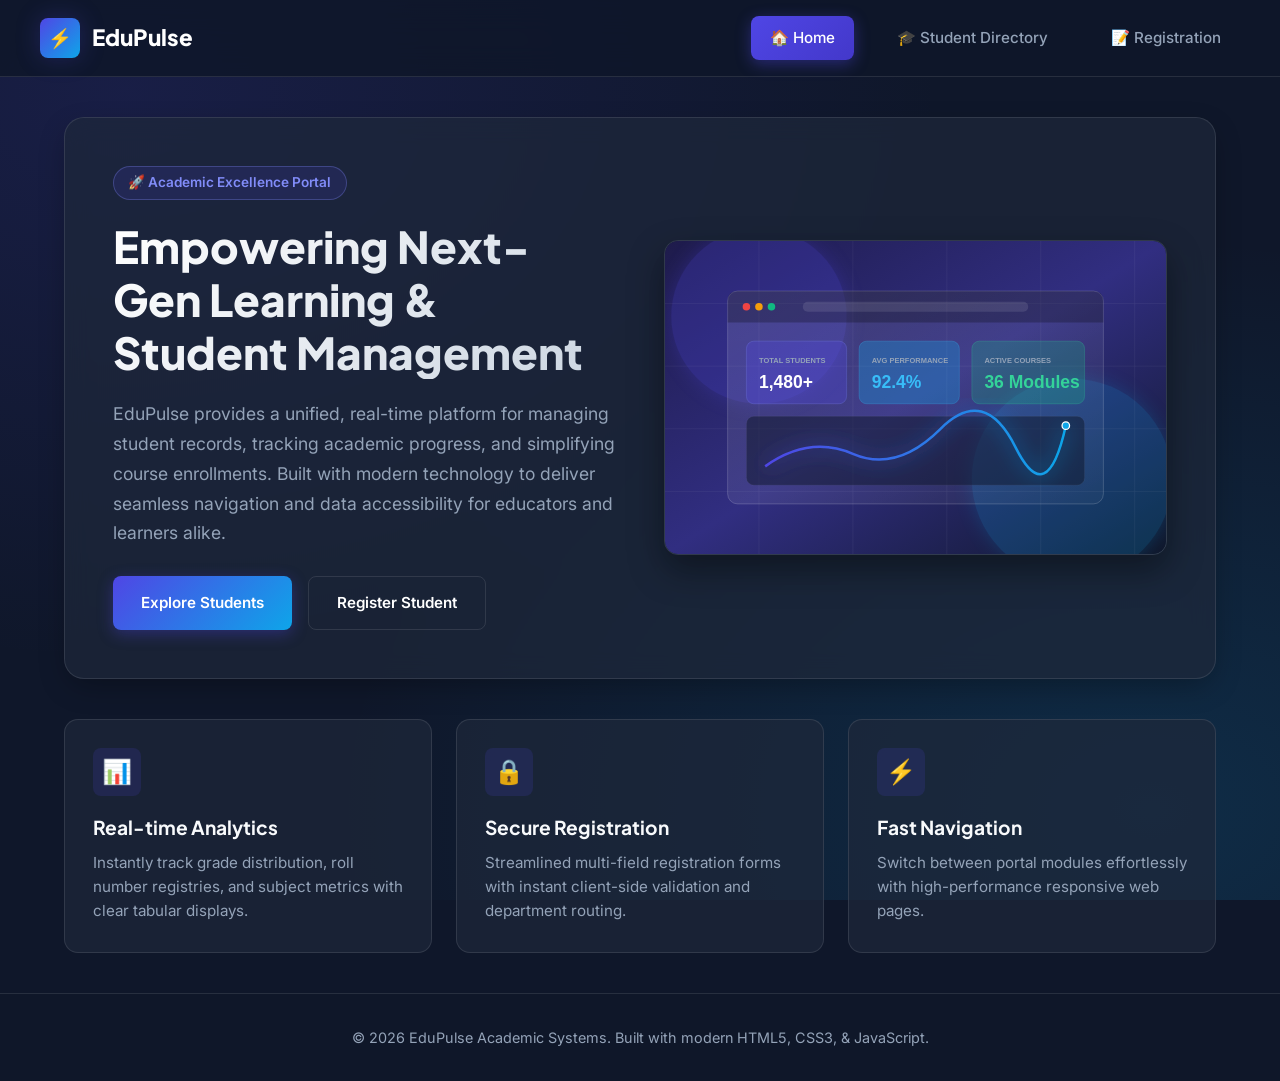
==== index.html @ 4ff934a0 "Added the index page" ====
<!DOCTYPE html>
<html lang="en">
<head>
  <meta charset="UTF-8">
  <meta name="viewport" content="width=device-width, initial-scale=1.0">
  <meta name="description" content="Welcome to EduPulse Student Management System. Explore academic performance, view records, and register new students.">
  <title>EduPulse - Home Portal</title>
  <link rel="stylesheet" href="style.css">
</head>
<body>

  <!-- Navigation Bar -->
  <header>
    <nav class="navbar" aria-label="Main Navigation">
      <a href="index.html" class="logo" id="navLogo">
        <div class="logo-icon">⚡</div>
        <span>EduPulse</span>
      </a>
      <ul class="nav-links" id="mainNav">
        <li><a href="index.html" class="nav-link active" id="navHome">🏠 Home</a></li>
        <li><a href="students.html" class="nav-link" id="navStudents">🎓 Student Directory</a></li>
        <li><a href="register.html" class="nav-link" id="navRegister">📝 Registration</a></li>
      </ul>
    </nav>
  </header>

  <!-- Main Content -->
  <main>
    <!-- Hero Section with Heading, Paragraph, and Image -->
    <section class="hero-card" id="heroSection">
      <div class="hero-content">
        <div class="badge">🚀 Academic Excellence Portal</div>
        
        <!-- Heading -->
        <h1 class="hero-title" id="mainHeading">Empowering Next-Gen Learning & Student Management</h1>
        
        <!-- Paragraph -->
        <p class="hero-text" id="mainParagraph">
          EduPulse provides a unified, real-time platform for managing student records, tracking academic progress, and simplifying course enrollments. Built with modern technology to deliver seamless navigation and data accessibility for educators and learners alike.
        </p>

        <div class="hero-actions">
          <a href="students.html" class="btn btn-primary" id="btnViewStudents">Explore Students</a>
          <a href="register.html" class="btn btn-outline" id="btnRegisterNew">Register Student</a>
        </div>
      </div>

      <!-- Image -->
      <div class="hero-image-wrapper">
        <img src="assets/hero_graphic.svg" alt="EduPulse Student Management Dashboard Banner Illustration" id="heroImage">
      </div>
    </section>

    <!-- Key Feature Highlights Grid -->
    <section class="features-grid" id="featuresSection">
      <div class="feature-card">
        <div class="feature-icon">📊</div>
        <h2 class="feature-title">Real-time Analytics</h2>
        <p class="feature-desc">Instantly track grade distribution, roll number registries, and subject metrics with clear tabular displays.</p>
      </div>

      <div class="feature-card">
        <div class="feature-icon">🔒</div>
        <h2 class="feature-title">Secure Registration</h2>
        <p class="feature-desc">Streamlined multi-field registration forms with instant client-side validation and department routing.</p>
      </div>

      <div class="feature-card">
        <div class="feature-icon">⚡</div>
        <h2 class="feature-title">Fast Navigation</h2>
        <p class="feature-desc">Switch between portal modules effortlessly with high-performance responsive web pages.</p>
      </div>
    </section>
  </main>

  <!-- Footer -->
  <footer>
    <p>&copy; 2026 EduPulse Academic Systems. Built with modern HTML5, CSS3, & JavaScript.</p>
  </footer>

  <script src="script.js"></script>
</body>
</html>
---- style.css ----
/* Modern CSS Design System for Student Portal */
@import url('https://fonts.googleapis.com/css2?family=Plus+Jakarta+Sans:wght@400;500;600;700;800&family=Inter:wght@300;400;500;600&display=swap');

:root {
  --primary: #4f46e5;
  --primary-hover: #4338ca;
  --primary-light: #eef2ff;
  --secondary: #0ea5e9;
  --accent: #f59e0b;
  --success: #10b981;
  --danger: #ef4444;

  --bg-main: #0f172a;
  --bg-card: rgba(30, 41, 59, 0.7);
  --bg-card-solid: #1e293b;
  --bg-input: #334155;
  --text-main: #f8fafc;
  --text-muted: #94a3b8;
  --border-color: rgba(255, 255, 255, 0.1);
  --glass-bg: rgba(15, 23, 42, 0.85);

  --radius-sm: 8px;
  --radius-md: 14px;
  --radius-lg: 20px;
  --shadow-glow: 0 0 25px rgba(79, 70, 229, 0.25);
  --shadow-card: 0 10px 30px -5px rgba(0, 0, 0, 0.3);

  --font-heading: 'Plus Jakarta Sans', sans-serif;
  --font-body: 'Inter', sans-serif;
}

* {
  box-sizing: border-box;
  margin: 0;
  padding: 0;
}

body {
  font-family: var(--font-body);
  background-color: var(--bg-main);
  color: var(--text-main);
  min-height: 100vh;
  display: flex;
  flex-direction: column;
  line-height: 1.6;
  background-image: 
    radial-gradient(at 10% 10%, rgba(79, 70, 229, 0.15) 0px, transparent 50%),
    radial-gradient(at 90% 90%, rgba(14, 165, 233, 0.15) 0px, transparent 50%);
  background-attachment: fixed;
}

/* Header & Navigation */
header {
  position: sticky;
  top: 0;
  z-index: 100;
  background: var(--glass-bg);
  backdrop-filter: blur(16px);
  -webkit-backdrop-filter: blur(16px);
  border-bottom: 1px solid var(--border-color);
  padding: 1rem 2rem;
}

.navbar {
  max-width: 1200px;
  margin: 0 auto;
  display: flex;
  justify-content: space-between;
  align-items: center;
}

.logo {
  display: flex;
  align-items: center;
  gap: 12px;
  font-family: var(--font-heading);
  font-size: 1.4rem;
  font-weight: 800;
  color: #fff;
  text-decoration: none;
}

.logo-icon {
  width: 40px;
  height: 40px;
  background: linear-gradient(135deg, var(--primary), var(--secondary));
  border-radius: var(--radius-sm);
  display: flex;
  align-items: center;
  justify-content: center;
  font-size: 1.2rem;
  box-shadow: var(--shadow-glow);
}

.nav-links {
  display: flex;
  list-style: none;
  gap: 1.5rem;
}

.nav-link {
  color: var(--text-muted);
  text-decoration: none;
  font-weight: 500;
  font-size: 0.95rem;
  padding: 0.6rem 1.2rem;
  border-radius: var(--radius-sm);
  transition: all 0.25s ease;
  display: flex;
  align-items: center;
  gap: 8px;
}

.nav-link:hover {
  color: #fff;
  background: rgba(255, 255, 255, 0.08);
}

.nav-link.active {
  color: #fff;
  background: linear-gradient(135deg, var(--primary), var(--primary-hover));
  box-shadow: 0 4px 15px rgba(79, 70, 229, 0.4);
}

/* Main Layout Container */
main {
  flex: 1;
  max-width: 1200px;
  width: 100%;
  margin: 2.5rem auto;
  padding: 0 1.5rem;
}

/* Hero Section (Index Page) */
.hero-card {
  background: var(--bg-card);
  backdrop-filter: blur(12px);
  border: 1px solid var(--border-color);
  border-radius: var(--radius-lg);
  padding: 3rem;
  box-shadow: var(--shadow-card);
  display: grid;
  grid-template-columns: 1fr 1fr;
  gap: 3rem;
  align-items: center;
  overflow: hidden;
  margin-bottom: 2.5rem;
}

@media (max-width: 868px) {
  .hero-card {
    grid-template-columns: 1fr;
    padding: 2rem;
    gap: 2rem;
  }
}

.hero-content {
  display: flex;
  flex-direction: column;
  gap: 1.25rem;
}

.badge {
  display: inline-flex;
  align-items: center;
  gap: 6px;
  background: rgba(79, 70, 229, 0.15);
  color: #818cf8;
  border: 1px solid rgba(129, 140, 248, 0.3);
  padding: 0.35rem 0.9rem;
  border-radius: 50px;
  font-size: 0.85rem;
  font-weight: 600;
  width: fit-content;
}

.hero-title {
  font-family: var(--font-heading);
  font-size: 2.75rem;
  font-weight: 800;
  line-height: 1.2;
  background: linear-gradient(135deg, #ffffff 0%, #cbd5e1 100%);
  -webkit-background-clip: text;
  -webkit-text-fill-color: transparent;
}

.hero-text {
  color: var(--text-muted);
  font-size: 1.1rem;
  line-height: 1.7;
}

.hero-actions {
  display: flex;
  gap: 1rem;
  margin-top: 0.5rem;
}

.btn {
  display: inline-flex;
  align-items: center;
  justify-content: center;
  gap: 8px;
  padding: 0.85rem 1.75rem;
  font-size: 0.95rem;
  font-weight: 600;
  border-radius: var(--radius-sm);
  cursor: pointer;
  border: none;
  text-decoration: none;
  transition: all 0.25s ease;
}

.btn-primary {
  background: linear-gradient(135deg, var(--primary), var(--secondary));
  color: #fff;
  box-shadow: 0 4px 15px rgba(79, 70, 229, 0.35);
}

.btn-primary:hover {
  transform: translateY(-2px);
  box-shadow: 0 6px 20px rgba(79, 70, 229, 0.5);
}

.btn-outline {
  background: transparent;
  color: #fff;
  border: 1px solid var(--border-color);
}

.btn-outline:hover {
  background: rgba(255, 255, 255, 0.08);
  border-color: rgba(255, 255, 255, 0.2);
}

.hero-image-wrapper {
  position: relative;
  border-radius: var(--radius-md);
  overflow: hidden;
  box-shadow: 0 15px 35px rgba(0, 0, 0, 0.4);
  border: 1px solid var(--border-color);
}

.hero-image-wrapper img {
  width: 100%;
  height: 100%;
  max-height: 380px;
  object-fit: cover;
  display: block;
  transition: transform 0.5s ease;
}

.hero-image-wrapper:hover img {
  transform: scale(1.03);
}

/* Feature Cards Grid */
.features-grid {
  display: grid;
  grid-template-columns: repeat(auto-fit, minmax(280px, 1fr));
  gap: 1.5rem;
  margin-top: 2rem;
}

.feature-card {
  background: var(--bg-card);
  border: 1px solid var(--border-color);
  border-radius: var(--radius-md);
  padding: 1.75rem;
  transition: all 0.3s ease;
}

.feature-card:hover {
  transform: translateY(-4px);
  border-color: rgba(79, 70, 229, 0.4);
  box-shadow: var(--shadow-glow);
}

.feature-icon {
  width: 48px;
  height: 48px;
  border-radius: var(--radius-sm);
  background: rgba(79, 70, 229, 0.15);
  color: #818cf8;
  display: flex;
  align-items: center;
  justify-content: center;
  font-size: 1.5rem;
  margin-bottom: 1rem;
}

.feature-title {
  font-family: var(--font-heading);
  font-size: 1.2rem;
  font-weight: 700;
  margin-bottom: 0.5rem;
}

.feature-desc {
  color: var(--text-muted);
  font-size: 0.95rem;
}

/* Table Page Styling */
.page-header {
  margin-bottom: 2rem;
  display: flex;
  justify-content: space-between;
  align-items: flex-end;
  flex-wrap: wrap;
  gap: 1rem;
}

.page-title-group h1 {
  font-family: var(--font-heading);
  font-size: 2.2rem;
  font-weight: 800;
}

.page-title-group p {
  color: var(--text-muted);
  font-size: 1rem;
  margin-top: 0.25rem;
}

.search-box {
  position: relative;
  min-width: 280px;
}

.search-box input {
  width: 100%;
  background: var(--bg-card-solid);
  border: 1px solid var(--border-color);
  border-radius: var(--radius-sm);
  padding: 0.75rem 1rem 0.75rem 2.5rem;
  color: #fff;
  font-size: 0.95rem;
  outline: none;
  transition: all 0.25s ease;
}

.search-box input:focus {
  border-color: var(--primary);
  box-shadow: 0 0 0 3px rgba(79, 70, 229, 0.2);
}

.search-icon {
  position: absolute;
  left: 0.85rem;
  top: 50%;
  transform: translateY(-50%);
  color: var(--text-muted);
  font-size: 1rem;
}

.table-card {
  background: var(--bg-card);
  backdrop-filter: blur(12px);
  border: 1px solid var(--border-color);
  border-radius: var(--radius-md);
  box-shadow: var(--shadow-card);
  overflow: hidden;
}

.table-responsive {
  width: 100%;
  overflow-x: auto;
}

.custom-table {
  width: 100%;
  border-collapse: collapse;
  text-align: left;
}

.custom-table th {
  background: rgba(15, 23, 42, 0.6);
  padding: 1.1rem 1.5rem;
  font-weight: 600;
  font-size: 0.85rem;
  text-transform: uppercase;
  letter-spacing: 0.05em;
  color: var(--text-muted);
  border-bottom: 1px solid var(--border-color);
}

.custom-table td {
  padding: 1.1rem 1.5rem;
  border-bottom: 1px solid var(--border-color);
  font-size: 0.95rem;
}

.custom-table tbody tr {
  transition: background-color 0.2s ease;
}

.custom-table tbody tr:hover {
  background-color: rgba(255, 255, 255, 0.03);
}

.custom-table tbody tr:last-child td {
  border-bottom: none;
}

.student-info {
  display: flex;
  align-items: center;
  gap: 12px;
}

.avatar-circle {
  width: 36px;
  height: 36px;
  border-radius: 50%;
  background: linear-gradient(135deg, var(--primary), var(--secondary));
  display: flex;
  align-items: center;
  justify-content: center;
  font-weight: 700;
  font-size: 0.85rem;
  color: #fff;
}

.roll-tag {
  font-family: monospace;
  background: rgba(255, 255, 255, 0.08);
  padding: 0.3rem 0.6rem;
  border-radius: 6px;
  font-size: 0.85rem;
  color: #cbd5e1;
}

.status-badge {
  padding: 0.3rem 0.75rem;
  border-radius: 50px;
  font-size: 0.8rem;
  font-weight: 600;
  display: inline-block;
}

.badge-excellent {
  background: rgba(16, 185, 129, 0.15);
  color: #34d399;
  border: 1px solid rgba(52, 211, 153, 0.3);
}

.badge-good {
  background: rgba(14, 165, 233, 0.15);
  color: #38bdf8;
  border: 1px solid rgba(56, 189, 248, 0.3);
}

.badge-average {
  background: rgba(245, 158, 11, 0.15);
  color: #fbbf24;
  border: 1px solid rgba(251, 191, 36, 0.3);
}

/* Registration Form Page */
.form-container {
  max-width: 680px;
  margin: 0 auto;
  background: var(--bg-card);
  backdrop-filter: blur(12px);
  border: 1px solid var(--border-color);
  border-radius: var(--radius-lg);
  padding: 2.5rem;
  box-shadow: var(--shadow-card);
}

.form-header {
  text-align: center;
  margin-bottom: 2rem;
}

.form-header h1 {
  font-family: var(--font-heading);
  font-size: 2rem;
  font-weight: 800;
}

.form-header p {
  color: var(--text-muted);
  font-size: 0.95rem;
  margin-top: 0.35rem;
}

.form-grid {
  display: grid;
  grid-template-columns: 1fr 1fr;
  gap: 1.5rem;
}

@media (max-width: 600px) {
  .form-grid {
    grid-template-columns: 1fr;
  }
}

.form-group {
  display: flex;
  flex-direction: column;
  gap: 0.5rem;
}

.form-group.full-width {
  grid-column: 1 / -1;
}

.form-label {
  font-size: 0.9rem;
  font-weight: 600;
  color: #e2e8f0;
  display: flex;
  align-items: center;
  gap: 4px;
}

.required-star {
  color: var(--danger);
}

.form-control {
  width: 100%;
  background: var(--bg-input);
  border: 1px solid var(--border-color);
  border-radius: var(--radius-sm);
  padding: 0.8rem 1rem;
  color: #fff;
  font-size: 0.95rem;
  font-family: var(--font-body);
  outline: none;
  transition: all 0.25s ease;
}

.form-control:focus {
  border-color: var(--primary);
  box-shadow: 0 0 0 3px rgba(79, 70, 229, 0.25);
  background: #3b4261;
}

select.form-control {
  appearance: none;
  background-image: url("data:image/svg+xml,%3Csvg xmlns='http://www.w3.org/2000/svg' width='16' height='16' viewBox='0 0 24 24' fill='none' stroke='%94a3b8' stroke-width='2' stroke-linecap='round' stroke-linejoin='round'%3E%3Cpath d='m6 9 6 6 6-6'/%3E%3C/svg%3E");
  background-repeat: no-repeat;
  background-position: right 1rem center;
  background-size: 1.2rem;
  padding-right: 2.5rem;
}

select.form-control option {
  background-color: var(--bg-card-solid);
  color: #fff;
}

.radio-group, .checkbox-group {
  display: flex;
  gap: 1.5rem;
  margin-top: 0.25rem;
}

.custom-option {
  display: flex;
  align-items: center;
  gap: 8px;
  cursor: pointer;
  font-size: 0.95rem;
  color: #cbd5e1;
}

.custom-option input[type="radio"],
.custom-option input[type="checkbox"] {
  accent-color: var(--primary);
  width: 18px;
  height: 18px;
  cursor: pointer;
}

.form-actions {
  display: flex;
  gap: 1rem;
  margin-top: 1rem;
  grid-column: 1 / -1;
}

.form-actions .btn {
  flex: 1;
}

/* Toast alert notification */
.toast {
  position: fixed;
  bottom: 2rem;
  right: 2rem;
  background: var(--bg-card-solid);
  border: 1px solid var(--success);
  border-left: 5px solid var(--success);
  color: #fff;
  padding: 1rem 1.5rem;
  border-radius: var(--radius-sm);
  box-shadow: 0 10px 25px rgba(0, 0, 0, 0.4);
  display: flex;
  align-items: center;
  gap: 12px;
  z-index: 1000;
  transform: translateY(150%);
  transition: transform 0.3s cubic-bezier(0.175, 0.885, 0.32, 1.275);
}

.toast.show {
  transform: translateY(0);
}

/* Footer */
footer {
  text-align: center;
  padding: 2rem;
  color: var(--text-muted);
  font-size: 0.9rem;
  border-top: 1px solid var(--border-color);
  background: rgba(15, 23, 42, 0.4);
  margin-top: auto;
}
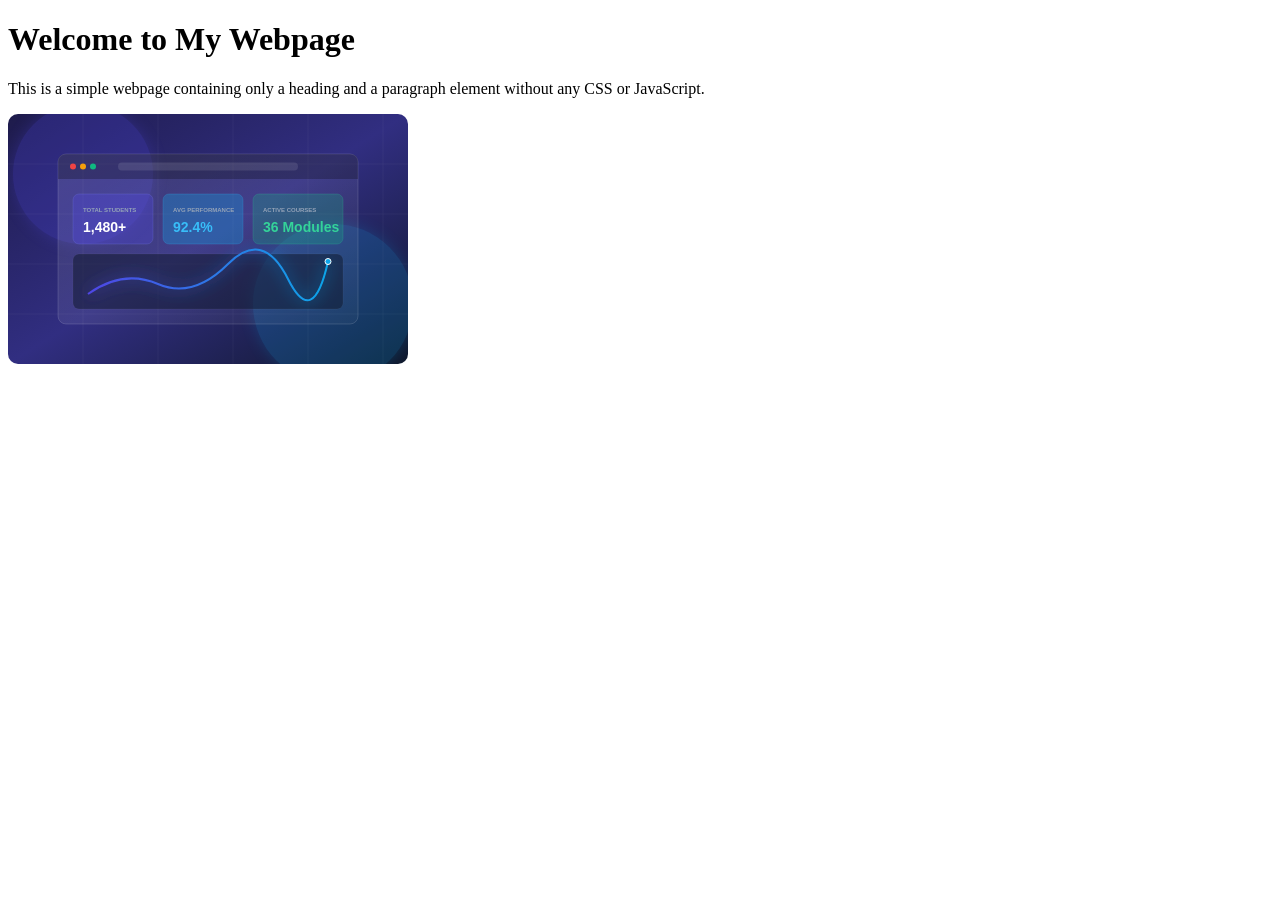
==== commit ce63d654: "Task Done" ====
--- a/index.html
+++ b/index.html
@@ -3,81 +3,13 @@
 <head>
   <meta charset="UTF-8">
   <meta name="viewport" content="width=device-width, initial-scale=1.0">
-  <meta name="description" content="Welcome to EduPulse Student Management System. Explore academic performance, view records, and register new students.">
-  <title>EduPulse - Home Portal</title>
-  <link rel="stylesheet" href="style.css">
+  <title>Simple Webpage</title>
 </head>
 <body>
 
-  <!-- Navigation Bar -->
-  <header>
-    <nav class="navbar" aria-label="Main Navigation">
-      <a href="index.html" class="logo" id="navLogo">
-        <div class="logo-icon">⚡</div>
-        <span>EduPulse</span>
-      </a>
-      <ul class="nav-links" id="mainNav">
-        <li><a href="index.html" class="nav-link active" id="navHome">🏠 Home</a></li>
-        <li><a href="students.html" class="nav-link" id="navStudents">🎓 Student Directory</a></li>
-        <li><a href="register.html" class="nav-link" id="navRegister">📝 Registration</a></li>
-      </ul>
-    </nav>
-  </header>
+  <h1>Welcome to My Webpage</h1>
+  <p>This is a simple webpage containing only a heading and a paragraph element without any CSS or JavaScript.</p>
+  <img src="assets/hero_graphic.svg" alt="EduPulse Graphic Banner" width="400">
 
-  <!-- Main Content -->
-  <main>
-    <!-- Hero Section with Heading, Paragraph, and Image -->
-    <section class="hero-card" id="heroSection">
-      <div class="hero-content">
-        <div class="badge">🚀 Academic Excellence Portal</div>
-        
-        <!-- Heading -->
-        <h1 class="hero-title" id="mainHeading">Empowering Next-Gen Learning & Student Management</h1>
-        
-        <!-- Paragraph -->
-        <p class="hero-text" id="mainParagraph">
-          EduPulse provides a unified, real-time platform for managing student records, tracking academic progress, and simplifying course enrollments. Built with modern technology to deliver seamless navigation and data accessibility for educators and learners alike.
-        </p>
-
-        <div class="hero-actions">
-          <a href="students.html" class="btn btn-primary" id="btnViewStudents">Explore Students</a>
-          <a href="register.html" class="btn btn-outline" id="btnRegisterNew">Register Student</a>
-        </div>
-      </div>
-
-      <!-- Image -->
-      <div class="hero-image-wrapper">
-        <img src="assets/hero_graphic.svg" alt="EduPulse Student Management Dashboard Banner Illustration" id="heroImage">
-      </div>
-    </section>
-
-    <!-- Key Feature Highlights Grid -->
-    <section class="features-grid" id="featuresSection">
-      <div class="feature-card">
-        <div class="feature-icon">📊</div>
-        <h2 class="feature-title">Real-time Analytics</h2>
-        <p class="feature-desc">Instantly track grade distribution, roll number registries, and subject metrics with clear tabular displays.</p>
-      </div>
-
-      <div class="feature-card">
-        <div class="feature-icon">🔒</div>
-        <h2 class="feature-title">Secure Registration</h2>
-        <p class="feature-desc">Streamlined multi-field registration forms with instant client-side validation and department routing.</p>
-      </div>
-
-      <div class="feature-card">
-        <div class="feature-icon">⚡</div>
-        <h2 class="feature-title">Fast Navigation</h2>
-        <p class="feature-desc">Switch between portal modules effortlessly with high-performance responsive web pages.</p>
-      </div>
-    </section>
-  </main>
-
-  <!-- Footer -->
-  <footer>
-    <p>&copy; 2026 EduPulse Academic Systems. Built with modern HTML5, CSS3, & JavaScript.</p>
-  </footer>
-
-  <script src="script.js"></script>
 </body>
 </html>
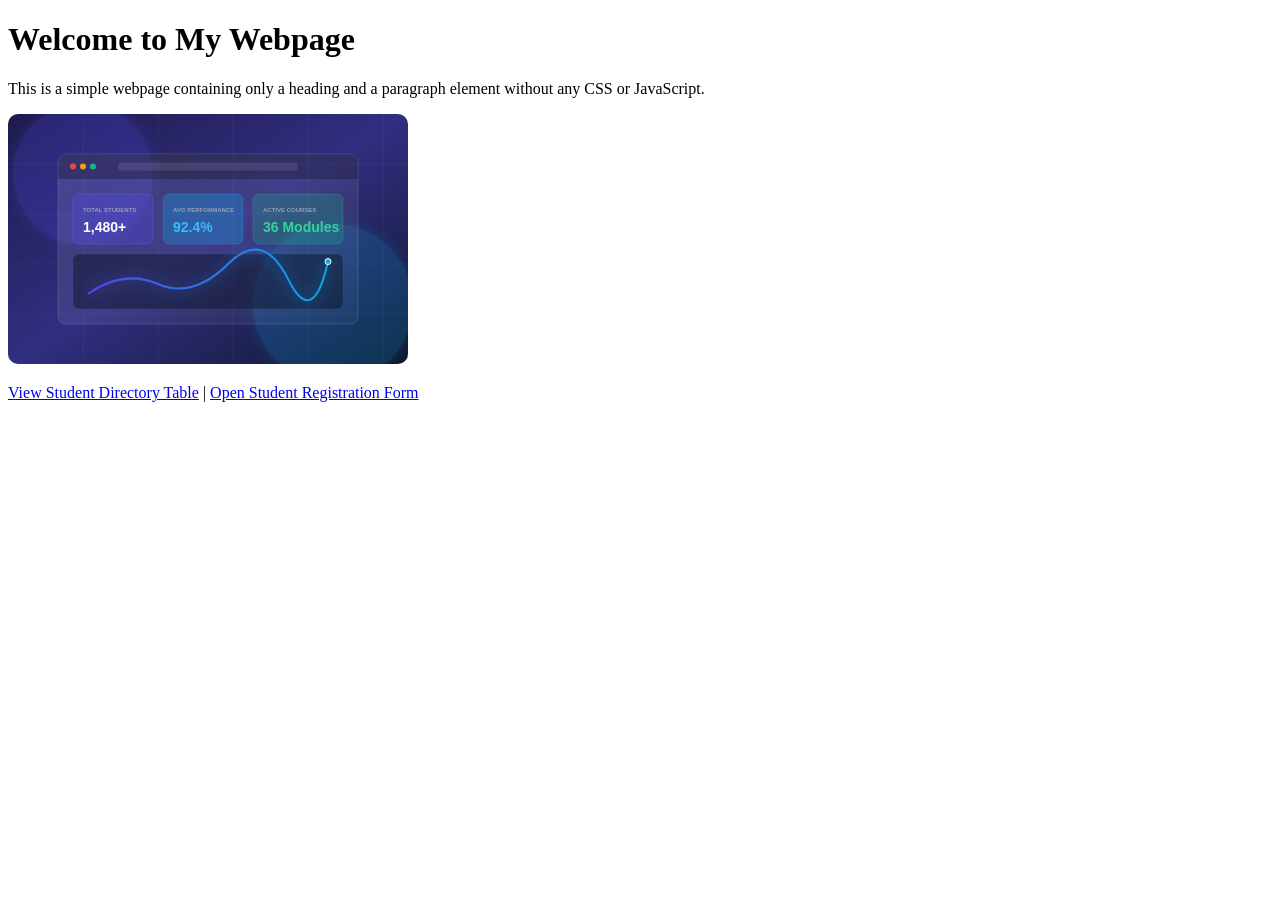
==== commit e35e696f: "Done with task 1 ,2 ,3 ,4" ====
--- a/index.html
+++ b/index.html
@@ -1,15 +1,23 @@
 <!DOCTYPE html>
 <html lang="en">
+
 <head>
   <meta charset="UTF-8">
   <meta name="viewport" content="width=device-width, initial-scale=1.0">
   <title>Simple Webpage</title>
 </head>
+
 <body>
 
   <h1>Welcome to My Webpage</h1>
   <p>This is a simple webpage containing only a heading and a paragraph element without any CSS or JavaScript.</p>
   <img src="assets/hero_graphic.svg" alt="EduPulse Graphic Banner" width="400">
 
+  <p>
+    <a href="table.html">View Student Directory Table</a> | 
+    <a href="form.html">Open Student Registration Form</a>
+  </p>
+
 </body>
-</html>
+
+</html>
